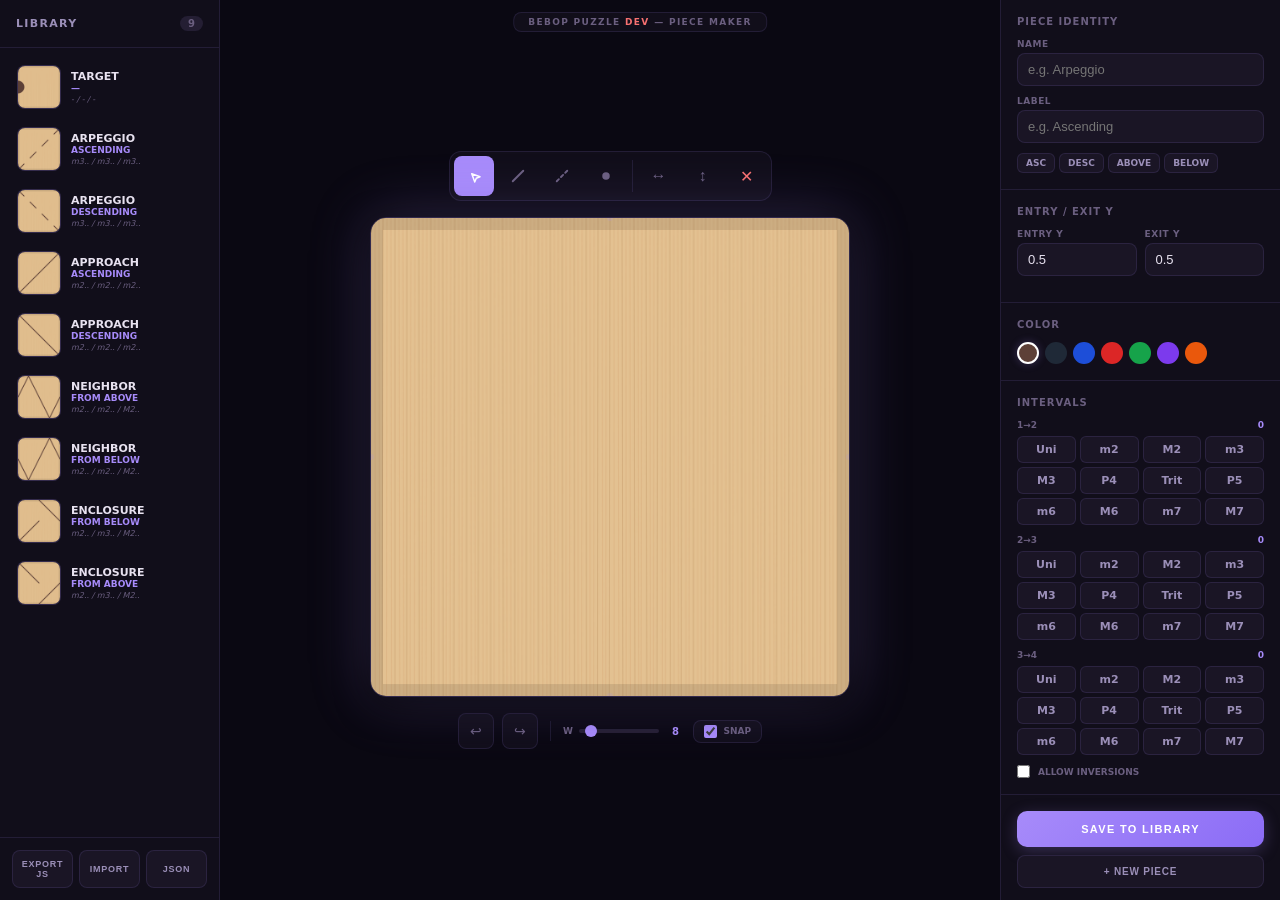
==== maker.html @ 2f87780b "Bebop Puzzle — jazz music theory learning game Single-file HTML game with 68 levels across 5 chapter" ====
<!DOCTYPE html>
<html lang="en">
<head>
    <meta charset="UTF-8">
    <meta name="viewport" content="width=device-width, initial-scale=1.0">
    <title>Bebop Puzzle — Maker (Dev)</title>
    <style>
        /* ============================================
           RESET & DARK THEME
           ============================================ */
        *, *::before, *::after { box-sizing: border-box; margin: 0; padding: 0; }
        :root {
            --bg-dark:    #0a0812;
            --bg-surface: #110e1a;
            --bg-card:    #1a1525;
            --bg-elevated:#241e33;
            --border:     rgba(167,139,250,0.12);
            --border-med: rgba(167,139,250,0.25);
            --text-primary:   #e8e2f0;
            --text-secondary: #9b8fb8;
            --text-dim:       #6b5f80;
            --accent:    #a78bfa;
            --accent-glow: rgba(167,139,250,0.25);
            --gold:      #f0a830;
            --gold-glow: rgba(240,168,48,0.3);
            --green:     #34d399;
            --red:       #f87171;
            --blue:      #5b8def;
        }
        html, body {
            height: 100%; overflow: hidden;
            background: var(--bg-dark);
            color: var(--text-primary);
            font-family: 'Inter', system-ui, -apple-system, sans-serif;
            user-select: none;
        }

        /* ============================================
           LAYOUT — 3-column grid
           ============================================ */
        .app {
            display: grid;
            grid-template-columns: 220px 1fr 280px;
            height: 100vh;
            gap: 0;
        }

        /* ============================================
           LEFT PANEL — Library
           ============================================ */
        .panel-left {
            background: var(--bg-surface);
            border-right: 1px solid var(--border);
            display: flex; flex-direction: column;
            overflow: hidden;
        }
        .panel-header {
            padding: 16px;
            border-bottom: 1px solid var(--border);
            display: flex; align-items: center; justify-content: space-between;
        }
        .panel-header h2 {
            font-size: 11px; font-weight: 800;
            text-transform: uppercase; letter-spacing: 0.12em;
            color: var(--text-secondary);
        }
        .panel-header .count {
            font-size: 10px; font-weight: 700;
            color: var(--text-dim);
            background: var(--bg-elevated);
            padding: 2px 8px; border-radius: 10px;
        }
        .library-list {
            flex: 1; overflow-y: auto; padding: 8px;
        }
        .library-list::-webkit-scrollbar { width: 4px; }
        .library-list::-webkit-scrollbar-track { background: transparent; }
        .library-list::-webkit-scrollbar-thumb { background: var(--bg-elevated); border-radius: 4px; }

        .lib-item {
            display: flex; align-items: center; gap: 10px;
            padding: 8px; border-radius: 10px;
            cursor: pointer; transition: all 0.15s;
            border: 1px solid transparent;
            position: relative;
        }
        .lib-item:hover { background: var(--bg-card); border-color: var(--border); }
        .lib-item.active { background: var(--bg-elevated); border-color: var(--border-med); }
        .lib-item .thumb {
            width: 44px; height: 44px; border-radius: 8px;
            background: var(--bg-elevated); overflow: hidden; flex-shrink: 0;
            border: 1px solid var(--border);
        }
        .lib-item .thumb img { width: 100%; height: 100%; object-fit: cover; }
        .lib-item .info { flex: 1; min-width: 0; }
        .lib-item .info .name {
            font-size: 11px; font-weight: 700;
            text-transform: uppercase; color: var(--text-primary);
            white-space: nowrap; overflow: hidden; text-overflow: ellipsis;
        }
        .lib-item .info .label {
            font-size: 9px; font-weight: 600;
            text-transform: uppercase; color: var(--accent);
            white-space: nowrap; overflow: hidden; text-overflow: ellipsis;
        }
        .lib-item .info .intervals {
            font-size: 8px; font-weight: 500; font-style: italic;
            color: var(--text-dim); margin-top: 2px;
        }
        .lib-item .del-btn {
            opacity: 0; transition: opacity 0.15s;
            background: none; border: none; color: var(--text-dim);
            cursor: pointer; padding: 4px; font-size: 14px;
        }
        .lib-item:hover .del-btn { opacity: 1; }
        .lib-item .del-btn:hover { color: var(--red); }

        .lib-actions {
            padding: 12px; border-top: 1px solid var(--border);
            display: flex; gap: 6px;
        }
        .btn-sm {
            flex: 1; padding: 8px; border: 1px solid var(--border);
            background: var(--bg-card); color: var(--text-secondary);
            font-size: 9px; font-weight: 700; text-transform: uppercase;
            letter-spacing: 0.08em; border-radius: 8px; cursor: pointer;
            transition: all 0.15s; text-align: center;
        }
        .btn-sm:hover { background: var(--bg-elevated); color: var(--text-primary); border-color: var(--border-med); }

        /* ============================================
           CENTER — Canvas
           ============================================ */
        .panel-center {
            display: flex; flex-direction: column;
            align-items: center; justify-content: center;
            padding: 24px; gap: 16px;
            background: var(--bg-dark);
            position: relative;
        }
        .toolbar {
            display: flex; gap: 4px; background: var(--bg-surface);
            padding: 4px; border-radius: 12px; border: 1px solid var(--border);
        }
        .tool-btn {
            width: 40px; height: 40px; border: none;
            background: transparent; color: var(--text-dim);
            border-radius: 8px; cursor: pointer;
            display: flex; align-items: center; justify-content: center;
            transition: all 0.15s; font-size: 16px;
        }
        .tool-btn:hover { background: var(--bg-card); color: var(--text-secondary); }
        .tool-btn.active { background: var(--accent); color: #fff; }
        .tool-btn svg { width: 18px; height: 18px; }

        .canvas-wrap {
            position: relative; width: 100%; max-width: 480px;
            aspect-ratio: 1;
            border-radius: 16px; overflow: hidden;
            box-shadow: 0 8px 32px rgba(0,0,0,0.5), 0 0 60px var(--accent-glow);
            border: 1px solid var(--border-med);
        }
        .canvas-wrap canvas {
            display: block; width: 100%; height: 100%;
            cursor: crosshair;
        }
        #snap-points-layer, #handles-layer, #marquee-el {
            position: absolute; inset: 0; pointer-events: none;
        }
        #handles-layer { pointer-events: auto; }
        .snap-marker {
            width: 6px; height: 6px;
            background: rgba(167,139,250,0.15);
            border-radius: 50%; position: absolute;
            transform: translate(-50%, -50%);
        }
        .handle {
            width: 14px; height: 14px;
            background: var(--accent); border: 2px solid #fff;
            border-radius: 50%; position: absolute;
            transform: translate(-50%, -50%);
            cursor: move; z-index: 50;
            box-shadow: 0 2px 8px rgba(0,0,0,0.4);
            pointer-events: auto;
        }
        .handle.active { box-shadow: 0 0 0 4px var(--accent-glow); }
        #marquee-el {
            display: none; border: 1px dashed var(--accent);
            background: rgba(167,139,250,0.08);
            pointer-events: none; z-index: 40;
        }

        .canvas-controls {
            display: flex; gap: 8px; align-items: center;
        }
        .canvas-controls .btn-icon {
            width: 36px; height: 36px; border-radius: 8px;
            border: 1px solid var(--border); background: var(--bg-surface);
            color: var(--text-dim); cursor: pointer;
            display: flex; align-items: center; justify-content: center;
            transition: all 0.15s; font-size: 14px;
        }
        .canvas-controls .btn-icon:hover { color: var(--text-primary); border-color: var(--border-med); }
        .slider-group { display: flex; align-items: center; gap: 6px; }
        .slider-group label {
            font-size: 9px; font-weight: 700; text-transform: uppercase;
            color: var(--text-dim); letter-spacing: 0.06em;
        }
        .slider-group input[type=range] {
            width: 80px; height: 4px; appearance: none;
            background: var(--bg-elevated); border-radius: 2px;
            outline: none;
        }
        .slider-group input[type=range]::-webkit-slider-thumb {
            appearance: none; width: 12px; height: 12px;
            background: var(--accent); border-radius: 50%; cursor: pointer;
        }
        .slider-group .val {
            font-size: 10px; font-weight: 700; color: var(--accent);
            min-width: 20px; text-align: center;
        }
        .snap-toggle {
            display: flex; align-items: center; gap: 6px;
            padding: 4px 10px; border-radius: 8px;
            background: var(--bg-surface); border: 1px solid var(--border);
        }
        .snap-toggle label {
            font-size: 9px; font-weight: 700; text-transform: uppercase;
            color: var(--text-dim); cursor: pointer;
        }
        .snap-toggle input { accent-color: var(--accent); cursor: pointer; }

        /* ============================================
           RIGHT PANEL — Piece Properties
           ============================================ */
        .panel-right {
            background: var(--bg-surface);
            border-left: 1px solid var(--border);
            display: flex; flex-direction: column;
            overflow-y: auto;
        }
        .panel-right::-webkit-scrollbar { width: 4px; }
        .panel-right::-webkit-scrollbar-track { background: transparent; }
        .panel-right::-webkit-scrollbar-thumb { background: var(--bg-elevated); border-radius: 4px; }

        .prop-section {
            padding: 16px;
            border-bottom: 1px solid var(--border);
        }
        .prop-section h3 {
            font-size: 10px; font-weight: 800;
            text-transform: uppercase; letter-spacing: 0.1em;
            color: var(--text-dim); margin-bottom: 12px;
        }
        .prop-row {
            display: flex; flex-direction: column; gap: 4px;
            margin-bottom: 10px;
        }
        .prop-row:last-child { margin-bottom: 0; }
        .prop-row label {
            font-size: 9px; font-weight: 700;
            text-transform: uppercase; color: var(--text-dim);
            letter-spacing: 0.06em;
        }
        .prop-row input[type=text], .prop-row input[type=number] {
            background: var(--bg-card); border: 1px solid var(--border);
            color: var(--text-primary); padding: 8px 10px;
            border-radius: 8px; font-size: 13px; font-weight: 500;
            outline: none; transition: border-color 0.15s;
        }
        .prop-row input:focus { border-color: var(--accent); }

        .label-pills {
            display: flex; gap: 4px; flex-wrap: wrap;
        }
        .label-pill {
            padding: 4px 8px; border-radius: 6px;
            font-size: 9px; font-weight: 700; text-transform: uppercase;
            border: 1px solid var(--border); background: var(--bg-card);
            color: var(--text-secondary); cursor: pointer;
            transition: all 0.15s;
        }
        .label-pill:hover { border-color: var(--accent); color: var(--accent); }

        .entry-exit-row {
            display: grid; grid-template-columns: 1fr 1fr; gap: 8px;
        }

        .interval-section { }
        .interval-step { margin-bottom: 10px; }
        .interval-step .step-label {
            font-size: 9px; font-weight: 700; color: var(--text-dim);
            text-transform: uppercase; margin-bottom: 6px;
            display: flex; justify-content: space-between;
        }
        .interval-step .step-label .count { color: var(--accent); }
        .int-grid {
            display: grid; grid-template-columns: repeat(4, 1fr); gap: 4px;
        }
        .int-box {
            padding: 6px 2px; text-align: center;
            font-size: 11px; font-weight: 700;
            border: 1px solid var(--border); border-radius: 6px;
            background: var(--bg-card); color: var(--text-secondary);
            cursor: pointer; transition: all 0.15s;
        }
        .int-box:hover { border-color: var(--border-med); color: var(--text-primary); }
        .int-box.selected {
            background: var(--accent); border-color: var(--accent);
            color: #fff;
        }

        .inv-toggle {
            display: flex; align-items: center; gap: 8px;
            margin-top: 8px;
        }
        .inv-toggle label {
            font-size: 9px; font-weight: 700; text-transform: uppercase;
            color: var(--text-dim); cursor: pointer;
        }
        .inv-toggle input { accent-color: var(--accent); cursor: pointer; }

        /* Color picker */
        .color-row { display: flex; gap: 6px; flex-wrap: wrap; margin-top: 4px; }
        .color-dot {
            width: 22px; height: 22px; border-radius: 50%;
            border: 2px solid transparent; cursor: pointer;
            transition: all 0.15s;
        }
        .color-dot:hover { transform: scale(1.15); }
        .color-dot.selected { border-color: #fff; box-shadow: 0 0 8px var(--accent-glow); }

        /* Save button */
        .save-section {
            padding: 16px;
        }
        .btn-save {
            width: 100%; padding: 12px;
            background: linear-gradient(135deg, var(--accent) 0%, #8b6cf6 100%);
            color: #fff; font-size: 11px; font-weight: 800;
            text-transform: uppercase; letter-spacing: 0.12em;
            border: none; border-radius: 10px; cursor: pointer;
            transition: all 0.2s;
            box-shadow: 0 4px 16px var(--accent-glow);
        }
        .btn-save:hover { transform: translateY(-1px); box-shadow: 0 6px 24px var(--accent-glow); }
        .btn-save:active { transform: scale(0.98); }

        .btn-new {
            width: 100%; padding: 10px; margin-top: 8px;
            background: var(--bg-card); color: var(--text-secondary);
            font-size: 10px; font-weight: 700; text-transform: uppercase;
            letter-spacing: 0.08em;
            border: 1px solid var(--border); border-radius: 8px;
            cursor: pointer; transition: all 0.15s;
        }
        .btn-new:hover { background: var(--bg-elevated); color: var(--text-primary); }

        /* Toast */
        .toast {
            position: fixed; bottom: 20px; left: 50%;
            transform: translateX(-50%); background: var(--bg-elevated);
            color: var(--text-primary); padding: 10px 20px;
            border-radius: 10px; font-size: 12px; font-weight: 600;
            border: 1px solid var(--border-med);
            box-shadow: 0 8px 24px rgba(0,0,0,0.4);
            z-index: 9999; opacity: 0; transition: opacity 0.3s;
            pointer-events: none;
        }
        .toast.show { opacity: 1; }

        /* Modal */
        .modal-overlay {
            position: fixed; inset: 0; background: rgba(0,0,0,0.6);
            display: flex; align-items: center; justify-content: center;
            z-index: 1000;
        }
        .modal-box {
            background: var(--bg-card); border: 1px solid var(--border-med);
            border-radius: 16px; padding: 24px; width: 340px;
            box-shadow: 0 16px 48px rgba(0,0,0,0.5);
        }
        .modal-box h3 {
            font-size: 14px; font-weight: 800; text-transform: uppercase;
            color: var(--text-primary); margin-bottom: 8px;
        }
        .modal-box p {
            font-size: 12px; color: var(--text-secondary); margin-bottom: 16px;
        }
        .modal-box .btn-modal {
            width: 100%; padding: 10px; margin-bottom: 6px;
            border: 1px solid var(--border); border-radius: 8px;
            font-size: 11px; font-weight: 700; text-transform: uppercase;
            cursor: pointer; transition: all 0.15s; text-align: center;
        }
        .modal-box .btn-primary { background: var(--accent); color: #fff; border-color: var(--accent); }
        .modal-box .btn-primary:hover { opacity: 0.9; }
        .modal-box .btn-secondary { background: var(--bg-elevated); color: var(--text-secondary); }
        .modal-box .btn-secondary:hover { color: var(--text-primary); }
        .modal-box .btn-cancel { background: transparent; color: var(--text-dim); border: none; }
        .modal-box .btn-cancel:hover { color: var(--text-primary); }

        /* Dev badge */
        .dev-badge {
            position: fixed; top: 12px; left: 50%;
            transform: translateX(-50%);
            background: var(--bg-surface); border: 1px solid var(--border);
            padding: 4px 14px; border-radius: 8px;
            font-size: 9px; font-weight: 700; text-transform: uppercase;
            letter-spacing: 0.15em; color: var(--text-dim);
            z-index: 100;
        }
        .dev-badge span { color: var(--red); }
    </style>
</head>
<body>

<div class="dev-badge">Bebop Puzzle <span>DEV</span> — Piece Maker</div>

<div class="app">
    <!-- LEFT: Library -->
    <div class="panel-left">
        <div class="panel-header">
            <h2>Library</h2>
            <span class="count" id="lib-count">0</span>
        </div>
        <div class="library-list" id="library-list"></div>
        <div class="lib-actions">
            <button class="btn-sm" onclick="exportLibraryJS()">Export JS</button>
            <button class="btn-sm" onclick="importLibraryJSON()">Import</button>
            <button class="btn-sm" onclick="exportLibraryJSON()">JSON</button>
        </div>
    </div>

    <!-- CENTER: Canvas -->
    <div class="panel-center">
        <div class="toolbar">
            <button class="tool-btn active" id="tool-select" onclick="setTool('select')" title="Select (1)">
                <svg fill="none" stroke="currentColor" viewBox="0 0 24 24"><path stroke-linecap="round" stroke-linejoin="round" stroke-width="2" d="M15 15l-2 5L9 9l11 4-5 2z"/></svg>
            </button>
            <button class="tool-btn" id="tool-line" onclick="setTool('line')" title="Line (2)">
                <svg fill="none" stroke="currentColor" viewBox="0 0 24 24"><path stroke-linecap="round" stroke-width="2.5" d="M5 19L19 5"/></svg>
            </button>
            <button class="tool-btn" id="tool-dotted" onclick="setTool('dotted')" title="Dashed (3)">
                <svg fill="none" stroke="currentColor" viewBox="0 0 24 24"><path stroke-linecap="round" stroke-width="2.5" stroke-dasharray="4 4" d="M5 19L19 5"/></svg>
            </button>
            <button class="tool-btn" id="tool-dot" onclick="setTool('dot')" title="Dot (4)">
                <svg viewBox="0 0 24 24"><circle cx="12" cy="12" r="5" fill="currentColor"/></svg>
            </button>
            <div style="width:1px;background:var(--border);margin:4px 2px;"></div>
            <button class="tool-btn" onclick="flipAction('h')" title="Flip H">↔</button>
            <button class="tool-btn" onclick="flipAction('v')" title="Flip V">↕</button>
            <button class="tool-btn" onclick="deleteSelected()" title="Delete" style="color:var(--red)">✕</button>
        </div>

        <div class="canvas-wrap" id="canvas-container">
            <canvas id="woodCanvas"></canvas>
            <div id="snap-points-layer"></div>
            <div id="handles-layer"></div>
            <div id="marquee-el"></div>
        </div>

        <div class="canvas-controls">
            <button class="btn-icon" onclick="undo()" title="Undo">↩</button>
            <button class="btn-icon" onclick="redo()" title="Redo">↪</button>
            <div style="width:1px;height:20px;background:var(--border);margin:0 4px;"></div>
            <div class="slider-group" id="width-control">
                <label>W</label>
                <input type="range" id="pathWidth" min="2" max="80" value="8" oninput="updateProp('width',this.value)">
                <span class="val" id="widthVal">8</span>
            </div>
            <div class="slider-group" id="seg-control" style="display:none;">
                <label>D</label>
                <input type="range" id="segments" min="1" max="15" value="4" oninput="updateProp('segments',this.value)">
                <span class="val" id="segVal">4</span>
            </div>
            <div class="snap-toggle">
                <input type="checkbox" id="snapToggle" checked>
                <label for="snapToggle">Snap</label>
            </div>
        </div>
    </div>

    <!-- RIGHT: Properties -->
    <div class="panel-right">
        <div class="prop-section">
            <h3>Piece Identity</h3>
            <div class="prop-row">
                <label>Name</label>
                <input type="text" id="piece-name" placeholder="e.g. Arpeggio">
            </div>
            <div class="prop-row">
                <label>Label</label>
                <input type="text" id="piece-label" placeholder="e.g. Ascending">
            </div>
            <div class="label-pills">
                <span class="label-pill" onclick="setLabel('Ascending')">Asc</span>
                <span class="label-pill" onclick="setLabel('Descending')">Desc</span>
                <span class="label-pill" onclick="setLabel('From Above')">Above</span>
                <span class="label-pill" onclick="setLabel('From Below')">Below</span>
            </div>
        </div>

        <div class="prop-section">
            <h3>Entry / Exit Y</h3>
            <div class="entry-exit-row">
                <div class="prop-row">
                    <label>Entry Y</label>
                    <input type="number" id="piece-entryY" step="0.1" min="0" max="1" value="0.5">
                </div>
                <div class="prop-row">
                    <label>Exit Y</label>
                    <input type="number" id="piece-exitY" step="0.1" min="0" max="1" value="0.5">
                </div>
            </div>
        </div>

        <div class="prop-section">
            <h3>Color</h3>
            <div class="color-row" id="color-picker"></div>
        </div>

        <div class="prop-section interval-section">
            <h3>Intervals</h3>
            <div class="interval-step">
                <div class="step-label">1→2 <span class="count" id="count-int1">0</span></div>
                <div class="int-grid" id="grid-int1"></div>
            </div>
            <div class="interval-step">
                <div class="step-label">2→3 <span class="count" id="count-int2">0</span></div>
                <div class="int-grid" id="grid-int2"></div>
            </div>
            <div class="interval-step">
                <div class="step-label">3→4 <span class="count" id="count-int3">0</span></div>
                <div class="int-grid" id="grid-int3"></div>
            </div>
            <div class="inv-toggle">
                <input type="checkbox" id="allow-inversions">
                <label for="allow-inversions">Allow Inversions</label>
            </div>
        </div>

        <div class="save-section">
            <button class="btn-save" onclick="saveToLibrary()">Save to Library</button>
            <button class="btn-new" onclick="newCanvas()">+ New Piece</button>
        </div>
    </div>
</div>

<div class="toast" id="toast"></div>

<script src="library-data.js"></script>
<script>
// ============================================================
// STATE
// ============================================================
const S = {
    elements: [],
    library: [],
    history: [],
    redoStack: [],
    selectedIndices: [],
    clipboard: [],
    tool: 'select',
    canvasSize: 600,
    isDrawing: false,
    isMarquee: false,
    marqueeStart: { x: 0, y: 0 },
    snapLines: { x: null, y: null },
    intervals: { int1: new Set(), int2: new Set(), int3: new Set() },
    color: '#5d4037',
    activeLibIndex: -1,
};

const INTERVALS = ["Uni","m2","M2","m3","M3","P4","Trit","P5","m6","M6","m7","M7"];
const COLORS = [
    { n:'Brown', v:'#5d4037' }, { n:'Black', v:'#1f2937' },
    { n:'Blue', v:'#1d4ed8' },  { n:'Red', v:'#dc2626' },
    { n:'Green', v:'#16a34a' }, { n:'Purple', v:'#7c3aed' },
    { n:'Orange', v:'#ea580c' },
];
const TOOL_DEFAULTS = { line:{width:8}, dotted:{width:8,segments:4}, dot:{width:30} };

let canvas, ctx, container, handlesLayer, snapLayer, marqueeEl;
let woodGrain = null;

// ============================================================
// INIT
// ============================================================
function init() {
    canvas = document.getElementById('woodCanvas');
    ctx = canvas.getContext('2d');
    container = document.getElementById('canvas-container');
    handlesLayer = document.getElementById('handles-layer');
    snapLayer = document.getElementById('snap-points-layer');
    marqueeEl = document.getElementById('marquee-el');

    // Interval grids
    ['int1','int2','int3'].forEach(id => {
        const grid = document.getElementById(`grid-${id}`);
        INTERVALS.forEach(name => {
            const box = document.createElement('div');
            box.className = 'int-box';
            box.textContent = name;
            box.onclick = () => toggleInterval(id, name, box);
            grid.appendChild(box);
        });
    });

    // Color picker
    const cp = document.getElementById('color-picker');
    COLORS.forEach(c => {
        const d = document.createElement('div');
        d.className = 'color-dot' + (c.v === S.color ? ' selected' : '');
        d.style.backgroundColor = c.v;
        d.title = c.n;
        d.onclick = () => selectColor(c.v, d);
        cp.appendChild(d);
    });

    // Load library from library-data.js
    if (typeof DEFAULT_LIBRARY_DATA !== 'undefined' && DEFAULT_LIBRARY_DATA.library) {
        S.library = JSON.parse(JSON.stringify(DEFAULT_LIBRARY_DATA.library));
    }

    createSnapMarkers();
    resize();
    window.addEventListener('resize', resize);
    canvas.addEventListener('pointerdown', onPointerDown);
    window.addEventListener('pointermove', onPointerMove);
    window.addEventListener('pointerup', onPointerUp);
    window.addEventListener('keydown', onKeyDown);
    renderLibrary();
    draw();
}

// ============================================================
// RESIZE
// ============================================================
function resize() {
    const rect = container.getBoundingClientRect();
    S.canvasSize = rect.width;
    canvas.width = S.canvasSize;
    canvas.height = S.canvasSize;
    woodGrain = null;
    draw();
}

function createSnapMarkers() {
    snapLayer.innerHTML = '';
    [{x:0,y:0},{x:.5,y:0},{x:1,y:0},{x:0,y:.5},{x:1,y:.5},{x:0,y:1},{x:.5,y:1},{x:1,y:1}].forEach(p => {
        const d = document.createElement('div');
        d.className = 'snap-marker';
        d.style.left = `${p.x*100}%`; d.style.top = `${p.y*100}%`;
        snapLayer.appendChild(d);
    });
}

// ============================================================
// TOOLS
// ============================================================
function setTool(t) {
    S.tool = t;
    S.selectedIndices = [];
    document.querySelectorAll('.toolbar .tool-btn').forEach(b => b.classList.remove('active'));
    const el = document.getElementById(`tool-${t}`);
    if (el) el.classList.add('active');
    updateUI(); draw();
}

// ============================================================
// POINTER EVENTS
// ============================================================
function onPointerDown(e) {
    if (e.target !== canvas) return;
    const rect = canvas.getBoundingClientRect();
    const mx = (e.clientX - rect.left) / S.canvasSize;
    const my = (e.clientY - rect.top) / S.canvasSize;

    if (S.tool === 'select') {
        const found = findAt(mx, my);
        if (found !== -1) {
            if (!e.shiftKey) S.selectedIndices = [found];
            else {
                const idx = S.selectedIndices.indexOf(found);
                if (idx === -1) S.selectedIndices.push(found);
                else S.selectedIndices.splice(idx, 1);
            }
        } else {
            S.isMarquee = true;
            S.marqueeStart = { x: e.clientX, y: e.clientY };
            marqueeEl.style.display = 'block';
            marqueeEl.style.left = `${e.clientX-rect.left}px`;
            marqueeEl.style.top = `${e.clientY-rect.top}px`;
            marqueeEl.style.width = '0px'; marqueeEl.style.height = '0px';
            if (!e.shiftKey) S.selectedIndices = [];
        }
        updateUI(); draw(); return;
    }

    saveState();
    S.isDrawing = true;
    const sp = snap({x:mx, y:my});
    const cfg = TOOL_DEFAULTS[S.tool==='line'?'line':S.tool==='dotted'?'dotted':'dot'];
    S.elements.push({
        type: S.tool, p1:{...sp}, p2:{...sp},
        width: cfg.width, segments: cfg.segments||4, color: S.color
    });
    S.selectedIndices = [S.elements.length-1];
    updateUI(); draw();
}

function onPointerMove(e) {
    const rect = canvas.getBoundingClientRect();
    if (S.isDrawing) {
        let x = Math.max(0, Math.min(1, (e.clientX-rect.left)/S.canvasSize));
        let y = Math.max(0, Math.min(1, (e.clientY-rect.top)/S.canvasSize));
        const el = S.elements[S.selectedIndices[0]];
        const s = snap({x,y}, S.selectedIndices[0]);
        if (el.type==='dot') el.p1 = s; else el.p2 = s;
        draw();
    } else if (S.isMarquee) {
        const cx = e.clientX, cy = e.clientY;
        const l = Math.min(S.marqueeStart.x, cx), t = Math.min(S.marqueeStart.y, cy);
        const w = Math.abs(S.marqueeStart.x - cx), h = Math.abs(S.marqueeStart.y - cy);
        marqueeEl.style.left = `${l-rect.left}px`; marqueeEl.style.top = `${t-rect.top}px`;
        marqueeEl.style.width = `${w}px`; marqueeEl.style.height = `${h}px`;
    }
}

function onPointerUp(e) {
    if (S.isDrawing) {
        S.isDrawing = false;
        S.snapLines = {x:null, y:null};
        updateUI(); draw();
    } else if (S.isMarquee) {
        const x1 = parseInt(marqueeEl.style.left)/S.canvasSize;
        const y1 = parseInt(marqueeEl.style.top)/S.canvasSize;
        const x2 = x1 + parseInt(marqueeEl.style.width)/S.canvasSize;
        const y2 = y1 + parseInt(marqueeEl.style.height)/S.canvasSize;
        S.elements.forEach((el,i) => {
            const check = p => p.x>=x1&&p.x<=x2&&p.y>=y1&&p.y<=y2;
            if (el.type==='dot'?check(el.p1):(check(el.p1)||check(el.p2))) {
                if (!S.selectedIndices.includes(i)) S.selectedIndices.push(i);
            }
        });
        marqueeEl.style.display = 'none';
        S.isMarquee = false;
        updateUI(); draw();
    }
}

function findAt(x, y) {
    for (let i = S.elements.length-1; i >= 0; i--) {
        const el = S.elements[i];
        const th = el.type==='dot' ? Math.max(0.06, (el.width/S.canvasSize)*0.5+0.01) : 0.04;
        if (el.type==='dot') {
            if (Math.hypot(x-el.p1.x, y-el.p1.y) < th) return i;
        } else {
            if (Math.hypot(x-el.p1.x,y-el.p1.y)<0.05||Math.hypot(x-el.p2.x,y-el.p2.y)<0.05) return i;
            const l2=(el.p1.x-el.p2.x)**2+(el.p1.y-el.p2.y)**2;
            if (l2===0) { if(Math.hypot(x-el.p1.x,y-el.p1.y)<0.03) return i; continue; }
            let t=((x-el.p1.x)*(el.p2.x-el.p1.x)+(y-el.p1.y)*(el.p2.y-el.p1.y))/l2;
            t=Math.max(0,Math.min(1,t));
            if (Math.hypot(x-(el.p1.x+t*(el.p2.x-el.p1.x)),y-(el.p1.y+t*(el.p2.y-el.p1.y)))<0.03) return i;
        }
    }
    return -1;
}

function snap(pt, excludeIdx=-1) {
    S.snapLines = {x:null, y:null};
    if (!document.getElementById('snapToggle').checked) return pt;
    const targets = [0, 0.25, 0.5, 0.75, 1.0];
    let bx=pt.x, by=pt.y, mdx=0.03, mdy=0.03;
    targets.forEach(v => {
        if (Math.abs(pt.x-v)<mdx) { mdx=Math.abs(pt.x-v); bx=v; S.snapLines.x=v; }
        if (Math.abs(pt.y-v)<mdy) { mdy=Math.abs(pt.y-v); by=v; S.snapLines.y=v; }
    });
    S.elements.forEach((el,i) => {
        if (i===excludeIdx) return;
        const pts = el.type==='dot'?[el.p1]:[el.p1,el.p2];
        pts.forEach(p => {
            if (Math.hypot(pt.x-p.x,pt.y-p.y)<0.035) {
                bx=p.x; by=p.y; S.snapLines.x=p.x; S.snapLines.y=p.y;
            }
        });
    });
    return {x:bx, y:by};
}

// ============================================================
// KEYBOARD
// ============================================================
function onKeyDown(e) {
    const isInput = ['INPUT','SELECT','TEXTAREA'].includes(document.activeElement.tagName);
    if ((e.ctrlKey||e.metaKey)&&e.key==='z'&&!e.shiftKey) { e.preventDefault(); undo(); return; }
    if ((e.ctrlKey||e.metaKey)&&(e.key==='Z'||e.key==='y')) { e.preventDefault(); redo(); return; }
    if (isInput) return;
    if (e.key==='Delete'||e.key==='Backspace') { deleteSelected(); return; }
    if ((e.ctrlKey||e.metaKey)&&e.key==='a') { e.preventDefault(); S.selectedIndices=S.elements.map((_,i)=>i); updateUI(); draw(); return; }
    if ((e.ctrlKey||e.metaKey)&&e.key==='s') { e.preventDefault(); saveToLibrary(); return; }
    if (e.key==='1') setTool('select');
    if (e.key==='2') setTool('line');
    if (e.key==='3') setTool('dotted');
    if (e.key==='4') setTool('dot');
    const nudge = e.shiftKey ? 0.05 : 0.01;
    if (['ArrowLeft','ArrowRight','ArrowUp','ArrowDown'].includes(e.key) && S.selectedIndices.length) {
        e.preventDefault(); saveState();
        const dx = e.key==='ArrowLeft'?-nudge:e.key==='ArrowRight'?nudge:0;
        const dy = e.key==='ArrowUp'?-nudge:e.key==='ArrowDown'?nudge:0;
        S.selectedIndices.forEach(i => {
            const el = S.elements[i];
            el.p1.x=Math.max(0,Math.min(1,el.p1.x+dx)); el.p1.y=Math.max(0,Math.min(1,el.p1.y+dy));
            if (el.p2) { el.p2.x=Math.max(0,Math.min(1,el.p2.x+dx)); el.p2.y=Math.max(0,Math.min(1,el.p2.y+dy)); }
        });
        updateUI(); draw();
    }
}

// ============================================================
// UNDO / REDO
// ============================================================
function saveState() {
    S.history.push(JSON.stringify(S.elements));
    if (S.history.length > 50) S.history.shift();
    S.redoStack = [];
}
function undo() {
    if (!S.history.length) return;
    S.redoStack.push(JSON.stringify(S.elements));
    S.elements = JSON.parse(S.history.pop());
    S.selectedIndices = []; updateUI(); draw();
}
function redo() {
    if (!S.redoStack.length) return;
    S.history.push(JSON.stringify(S.elements));
    S.elements = JSON.parse(S.redoStack.pop());
    S.selectedIndices = []; updateUI(); draw();
}

// ============================================================
// ELEMENT OPS
// ============================================================
function deleteSelected() {
    if (!S.selectedIndices.length) return;
    saveState();
    S.selectedIndices.sort((a,b)=>b-a).forEach(i=>S.elements.splice(i,1));
    S.selectedIndices = []; updateUI(); draw();
}

function flipAction(axis) {
    if (!S.elements.length) return;
    saveState();
    const targets = S.selectedIndices.length ? S.selectedIndices : S.elements.map((_,i)=>i);
    targets.forEach(i => {
        const el = S.elements[i];
        if (axis==='h') { el.p1.x=1-el.p1.x; if(el.type!=='dot') el.p2.x=1-el.p2.x; }
        else { el.p1.y=1-el.p1.y; if(el.type!=='dot') el.p2.y=1-el.p2.y; }
    });
    draw();
}

function updateProp(prop, val) {
    const v = parseInt(val);
    if (S.selectedIndices.length) S.selectedIndices.forEach(i => S.elements[i][prop]=v);
    else { const t=S.tool==='line'?'line':S.tool==='dotted'?'dotted':'dot'; TOOL_DEFAULTS[t][prop]=v; }
    if (prop==='segments') document.getElementById('segVal').textContent=v;
    if (prop==='width') document.getElementById('widthVal').textContent=v;
    draw();
}

function selectColor(v, el) {
    S.color = v;
    document.querySelectorAll('.color-dot').forEach(d=>d.classList.remove('selected'));
    el.classList.add('selected');
    if (S.selectedIndices.length) {
        saveState();
        S.selectedIndices.forEach(i=>S.elements[i].color=v);
        draw();
    }
}

function setLabel(l) { document.getElementById('piece-label').value = l; }

// ============================================================
// INTERVALS
// ============================================================
function toggleInterval(stepId, name, el) {
    if (S.intervals[stepId].has(name)) { S.intervals[stepId].delete(name); el.classList.remove('selected'); }
    else { S.intervals[stepId].add(name); el.classList.add('selected'); }
    updateIntervalCounts();
}
function updateIntervalCounts() {
    ['int1','int2','int3'].forEach(id => {
        document.getElementById(`count-${id}`).textContent = S.intervals[id].size;
    });
}
function clearIntervals() {
    ['int1','int2','int3'].forEach(id => {
        S.intervals[id].clear();
        document.querySelectorAll(`#grid-${id} .int-box`).forEach(b=>b.classList.remove('selected'));
    });
    updateIntervalCounts();
}

// ============================================================
// UI UPDATE
// ============================================================
function updateUI() {
    handlesLayer.innerHTML = '';
    const segCtrl = document.getElementById('seg-control');

    if (S.selectedIndices.length > 0) {
        const el = S.elements[S.selectedIndices[0]];
        document.getElementById('pathWidth').value = el.width;
        document.getElementById('widthVal').textContent = el.width;
        segCtrl.style.display = el.type==='dotted' ? 'flex' : 'none';
        if (el.type==='dotted') {
            document.getElementById('segments').value = el.segments;
            document.getElementById('segVal').textContent = el.segments;
        }
        if (S.selectedIndices.length===1 && S.tool==='select') {
            createHandle(el.p1, 'p1');
            if (el.type!=='dot') createHandle(el.p2, 'p2');
        }
    } else {
        segCtrl.style.display = 'none';
    }
}

function createHandle(pt, key) {
    const h = document.createElement('div');
    h.className = 'handle';
    h.style.left = `${pt.x*100}%`; h.style.top = `${pt.y*100}%`;
    h.onpointerdown = (e) => {
        e.stopPropagation(); saveState();
        h.setPointerCapture(e.pointerId); h.classList.add('active');
        const onMove = (em) => {
            const rect = container.getBoundingClientRect();
            let x = Math.max(0,Math.min(1,(em.clientX-rect.left)/S.canvasSize));
            let y = Math.max(0,Math.min(1,(em.clientY-rect.top)/S.canvasSize));
            const s = snap({x,y}, S.selectedIndices[0]);
            pt.x=s.x; pt.y=s.y;
            h.style.left=`${pt.x*100}%`; h.style.top=`${pt.y*100}%`;
            draw();
        };
        const onUp = () => {
            h.classList.remove('active'); S.snapLines={x:null,y:null};
            window.removeEventListener('pointermove',onMove);
            window.removeEventListener('pointerup',onUp);
            updateUI(); draw();
        };
        window.addEventListener('pointermove',onMove);
        window.addEventListener('pointerup',onUp);
    };
    handlesLayer.appendChild(h);
}

// ============================================================
// DRAWING
// ============================================================
function createWoodGrain() {
    const pc = document.createElement('canvas');
    pc.width = canvas.width; pc.height = canvas.height;
    const p = pc.getContext('2d');
    p.fillStyle = '#e3c191'; p.fillRect(0,0,pc.width,pc.height);
    p.globalAlpha = 0.35;
    for (let i=0;i<pc.width;i+=4) {
        p.beginPath(); p.lineWidth=1;
        p.strokeStyle = i%12===0?'#b98d5c':'#d4a373';
        p.moveTo(i,0); p.lineTo(i+(Math.random()*2-1),pc.height); p.stroke();
    }
    return pc;
}

function draw() {
    if (!ctx) return;
    if (!woodGrain) woodGrain = createWoodGrain();
    ctx.drawImage(woodGrain, 0, 0);

    // Snap lines
    if (S.snapLines.x!==null||S.snapLines.y!==null) {
        ctx.save(); ctx.setLineDash([5,5]); ctx.strokeStyle='rgba(167,139,250,0.5)'; ctx.lineWidth=1;
        if (S.snapLines.x!==null) { ctx.beginPath(); ctx.moveTo(S.snapLines.x*canvas.width,0); ctx.lineTo(S.snapLines.x*canvas.width,canvas.height); ctx.stroke(); }
        if (S.snapLines.y!==null) { ctx.beginPath(); ctx.moveTo(0,S.snapLines.y*canvas.height); ctx.lineTo(canvas.width,S.snapLines.y*canvas.height); ctx.stroke(); }
        ctx.restore();
    }

    // Border
    ctx.strokeStyle='rgba(0,0,0,0.1)'; ctx.lineWidth=12;
    ctx.strokeRect(6,6,canvas.width-12,canvas.height-12);

    // Elements
    S.elements.forEach((el,idx) => {
        ctx.save(); ctx.lineCap='round'; ctx.lineJoin='round';
        const c = el.color||'#5d4037';
        ctx.strokeStyle=c; ctx.fillStyle=c; ctx.lineWidth=el.width;
        if (S.selectedIndices.includes(idx)) { ctx.shadowBlur=12; ctx.shadowColor='rgba(167,139,250,0.8)'; }
        const x1=el.p1.x*canvas.width, y1=el.p1.y*canvas.height;
        const x2=el.p2?.x*canvas.width, y2=el.p2?.y*canvas.height;
        if (el.type==='line') { ctx.beginPath(); ctx.moveTo(x1,y1); ctx.lineTo(x2,y2); ctx.stroke(); }
        else if (el.type==='dotted') {
            const len=Math.hypot(x2-x1,y2-y1);
            if(len>0){const u=len/(2*el.segments-1);ctx.setLineDash([u,u]);ctx.beginPath();ctx.moveTo(x1,y1);ctx.lineTo(x2,y2);ctx.stroke();ctx.setLineDash([]);}
        } else if (el.type==='dot') { ctx.beginPath(); ctx.arc(x1,y1,el.width/2,0,Math.PI*2); ctx.fill(); }
        ctx.restore();
    });
}

// ============================================================
// LIBRARY
// ============================================================
function renderLibrary() {
    const list = document.getElementById('library-list');
    list.innerHTML = '';
    document.getElementById('lib-count').textContent = S.library.length;

    if (S.library.length === 0) {
        list.innerHTML = '<div style="text-align:center;padding:40px 12px;color:var(--text-dim);font-size:11px;font-style:italic;">Library empty</div>';
        return;
    }

    S.library.forEach((piece, i) => {
        const div = document.createElement('div');
        div.className = 'lib-item' + (i===S.activeLibIndex?' active':'');
        div.onclick = () => loadPiece(i);

        const i1 = piece.intervals.int1.length ? piece.intervals.int1[0]+(piece.intervals.int1.length>1?'..':'') : '-';
        const i2 = piece.intervals.int2.length ? piece.intervals.int2[0]+(piece.intervals.int2.length>1?'..':'') : '-';
        const i3 = piece.intervals.int3.length ? piece.intervals.int3[0]+(piece.intervals.int3.length>1?'..':'') : '-';

        div.innerHTML = `
            <div class="thumb"><img src="${piece.thumbnail}" alt="${piece.name}"></div>
            <div class="info">
                <div class="name">${piece.name}</div>
                <div class="label">${piece.label||'—'}</div>
                <div class="intervals">${i1} / ${i2} / ${i3}</div>
            </div>
            <button class="del-btn" onclick="event.stopPropagation();removeLib(${i})">×</button>
        `;
        list.appendChild(div);
    });
}

function loadPiece(i) {
    saveState();
    const p = S.library[i];
    S.elements = JSON.parse(JSON.stringify(p.elements));
    S.selectedIndices = [];
    S.activeLibIndex = i;

    document.getElementById('piece-name').value = p.name;
    document.getElementById('piece-label').value = p.label || '';
    document.getElementById('piece-entryY').value = p.entryY ?? 0.5;
    document.getElementById('piece-exitY').value = p.exitY ?? 0.5;
    document.getElementById('allow-inversions').checked = p.allowInversions || false;

    clearIntervals();
    ['int1','int2','int3'].forEach(id => {
        (p.intervals[id]||[]).forEach(name => {
            S.intervals[id].add(name);
            document.querySelectorAll(`#grid-${id} .int-box`).forEach(b => {
                if (b.textContent===name) b.classList.add('selected');
            });
        });
    });
    updateIntervalCounts();
    renderLibrary();
    updateUI(); draw();
}

function removeLib(i) {
    S.library.splice(i, 1);
    if (S.activeLibIndex === i) S.activeLibIndex = -1;
    else if (S.activeLibIndex > i) S.activeLibIndex--;
    renderLibrary();
    toast('Piece removed');
}

function saveToLibrary() {
    if (!S.elements.length) { toast('Nothing to save'); return; }
    const name = document.getElementById('piece-name').value.trim() || 'Untitled';
    const label = document.getElementById('piece-label').value.trim() || '';
    const entryY = parseFloat(document.getElementById('piece-entryY').value) || 0.5;
    const exitY = parseFloat(document.getElementById('piece-exitY').value) || 0.5;
    const allowInv = document.getElementById('allow-inversions').checked;

    // Check duplicate
    const existIdx = S.library.findIndex(p => p.name===name && p.label===label);
    if (existIdx !== -1 && existIdx !== S.activeLibIndex) {
        showDuplicateModal(name, label, existIdx, entryY, exitY, allowInv);
        return;
    }

    doSave(name, label, entryY, exitY, allowInv, S.activeLibIndex !== -1 ? S.activeLibIndex : -1);
}

function doSave(name, label, entryY, exitY, allowInv, replaceIdx) {
    // Clear selection for clean thumbnail
    const oldSel = [...S.selectedIndices];
    S.selectedIndices = []; updateUI(); draw();

    const piece = {
        id: Date.now(), name, label, entryY, exitY,
        allowInversions: allowInv,
        intervals: {
            int1: Array.from(S.intervals.int1),
            int2: Array.from(S.intervals.int2),
            int3: Array.from(S.intervals.int3),
        },
        elements: JSON.parse(JSON.stringify(S.elements)),
        thumbnail: canvas.toDataURL('image/png', 0.5),
    };

    S.selectedIndices = oldSel; updateUI(); draw();

    if (replaceIdx >= 0) {
        S.library[replaceIdx] = piece;
        S.activeLibIndex = replaceIdx;
    } else {
        S.library.unshift(piece);
        S.activeLibIndex = 0;
    }
    renderLibrary();
    toast('Saved!');
}

function newCanvas() {
    if (S.elements.length) {
        showConfirmModal('Start new piece? Current canvas will be cleared.', () => {
            doNewCanvas();
        });
    } else doNewCanvas();
}

function doNewCanvas() {
    saveState();
    S.elements = []; S.selectedIndices = []; S.activeLibIndex = -1;
    document.getElementById('piece-name').value = '';
    document.getElementById('piece-label').value = '';
    document.getElementById('piece-entryY').value = '0.5';
    document.getElementById('piece-exitY').value = '0.5';
    document.getElementById('allow-inversions').checked = false;
    clearIntervals(); renderLibrary(); updateUI(); draw();
    toast('New canvas');
}

// ============================================================
// EXPORT / IMPORT
// ============================================================
function exportLibraryJS() {
    // Export as library-data.js format
    const data = { version: 1, exportDate: new Date().toISOString(), library: S.library };
    const js = `const DEFAULT_LIBRARY_DATA = ${JSON.stringify(data, null, 2)};\n`;
    downloadBlob(js, 'library-data.js', 'application/javascript');
    toast('Exported library-data.js');
}

function exportLibraryJSON() {
    const data = { version: 1, exportDate: new Date().toISOString(), library: S.library };
    downloadBlob(JSON.stringify(data,null,2), 'bebop-library.json', 'application/json');
    toast('Exported JSON');
}

function importLibraryJSON() {
    const input = document.createElement('input');
    input.type='file'; input.accept='.json,.js';
    input.onchange = (e) => {
        const file = e.target.files[0]; if (!file) return;
        const reader = new FileReader();
        reader.onload = (ev) => {
            try {
                let text = ev.target.result;
                // Handle JS format: strip "const ... = " prefix
                const jsonStart = text.indexOf('{');
                if (jsonStart > 0) text = text.substring(jsonStart).replace(/;\s*$/, '');
                const data = JSON.parse(text);
                if (data.library && Array.isArray(data.library)) {
                    S.library = [...S.library, ...data.library];
                    renderLibrary();
                    toast(`Imported ${data.library.length} pieces`);
                }
            } catch(err) { toast('Import failed: invalid file'); }
        };
        reader.readAsText(file);
    };
    input.click();
}

function downloadBlob(content, filename, type) {
    const blob = new Blob([content], {type});
    const link = document.createElement('a');
    link.download = filename;
    link.href = URL.createObjectURL(blob);
    link.click();
    URL.revokeObjectURL(link.href);
}

// ============================================================
// MODALS
// ============================================================
function showDuplicateModal(name, label, existIdx, entryY, exitY, allowInv) {
    const overlay = document.createElement('div');
    overlay.className = 'modal-overlay';
    overlay.innerHTML = `
        <div class="modal-box">
            <h3>Duplicate Found</h3>
            <p>"<strong>${name}</strong>" / "<strong>${label||'—'}</strong>" already exists.</p>
            <button class="btn-modal btn-primary" id="modal-overwrite">Overwrite Existing</button>
            <button class="btn-modal btn-secondary" id="modal-new">Save as New Copy</button>
            <button class="btn-modal btn-cancel" id="modal-cancel">Cancel</button>
        </div>`;
    document.body.appendChild(overlay);
    overlay.querySelector('#modal-overwrite').onclick = () => { overlay.remove(); doSave(name,label,entryY,exitY,allowInv,existIdx); };
    overlay.querySelector('#modal-new').onclick = () => { overlay.remove(); doSave(name+' (copy)',label,entryY,exitY,allowInv,-1); };
    overlay.querySelector('#modal-cancel').onclick = () => overlay.remove();
}

function showConfirmModal(msg, onOk) {
    const overlay = document.createElement('div');
    overlay.className = 'modal-overlay';
    overlay.innerHTML = `
        <div class="modal-box">
            <h3>Confirm</h3>
            <p>${msg}</p>
            <button class="btn-modal btn-primary" id="modal-ok">Confirm</button>
            <button class="btn-modal btn-cancel" id="modal-cancel">Cancel</button>
        </div>`;
    document.body.appendChild(overlay);
    overlay.querySelector('#modal-ok').onclick = () => { overlay.remove(); onOk(); };
    overlay.querySelector('#modal-cancel').onclick = () => overlay.remove();
}

// ============================================================
// TOAST
// ============================================================
function toast(msg) {
    const t = document.getElementById('toast');
    t.textContent = msg; t.classList.add('show');
    clearTimeout(t._timer);
    t._timer = setTimeout(() => t.classList.remove('show'), 2000);
}

// ============================================================
// GO
// ============================================================
document.addEventListener('DOMContentLoaded', init);
</script>
</body>
</html>
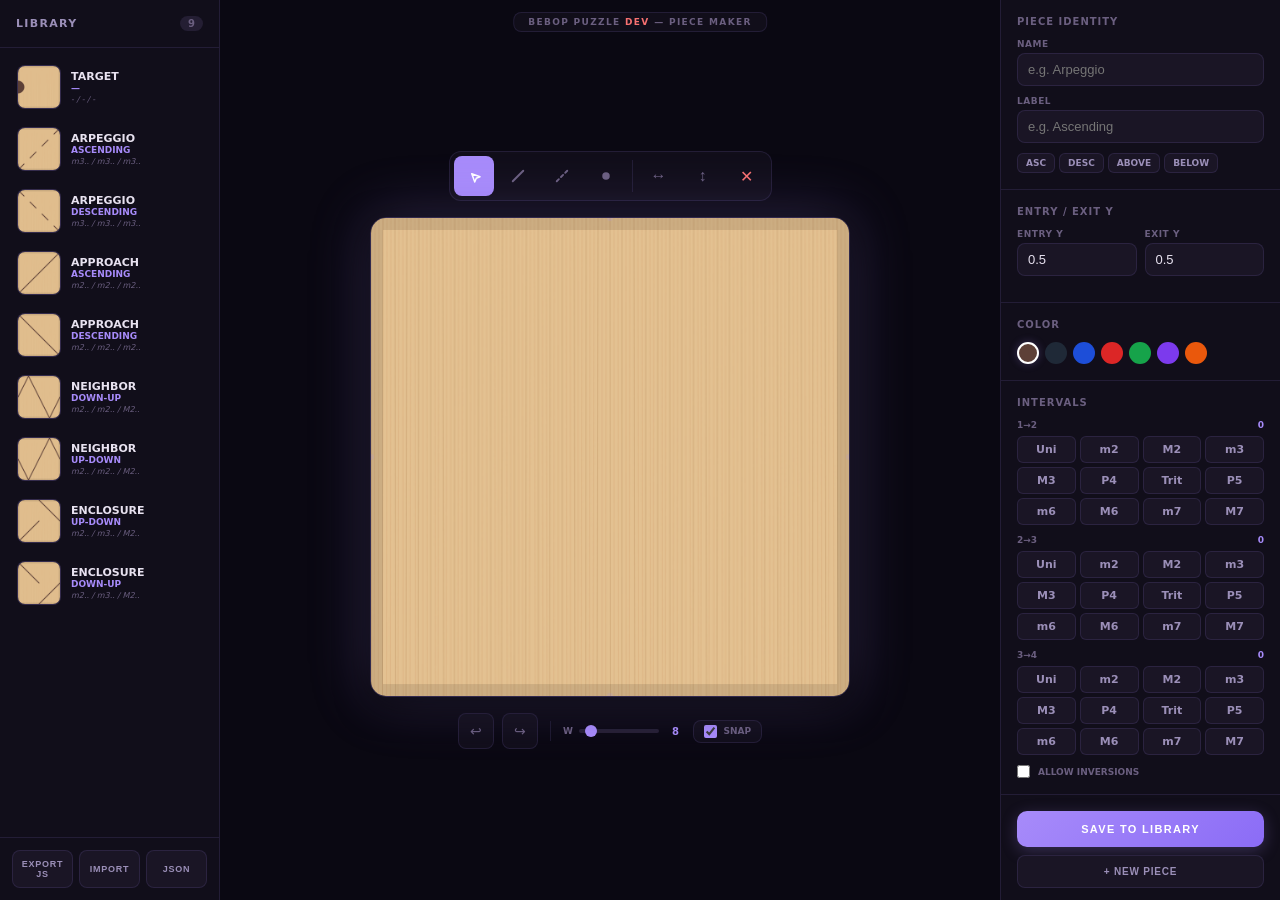
==== commit 10352f77: "Update to v1.35: audit fixes, UX improvements, craft table overhaul Audio: fix echo on celebration, " ====
--- a/maker.html
+++ b/maker.html
@@ -496,8 +496,8 @@
             <div class="label-pills">
                 <span class="label-pill" onclick="setLabel('Ascending')">Asc</span>
                 <span class="label-pill" onclick="setLabel('Descending')">Desc</span>
-                <span class="label-pill" onclick="setLabel('From Above')">Above</span>
-                <span class="label-pill" onclick="setLabel('From Below')">Below</span>
+                <span class="label-pill" onclick="setLabel('Down-Up')">Above</span>
+                <span class="label-pill" onclick="setLabel('Up-Down')">Below</span>
             </div>
         </div>
 
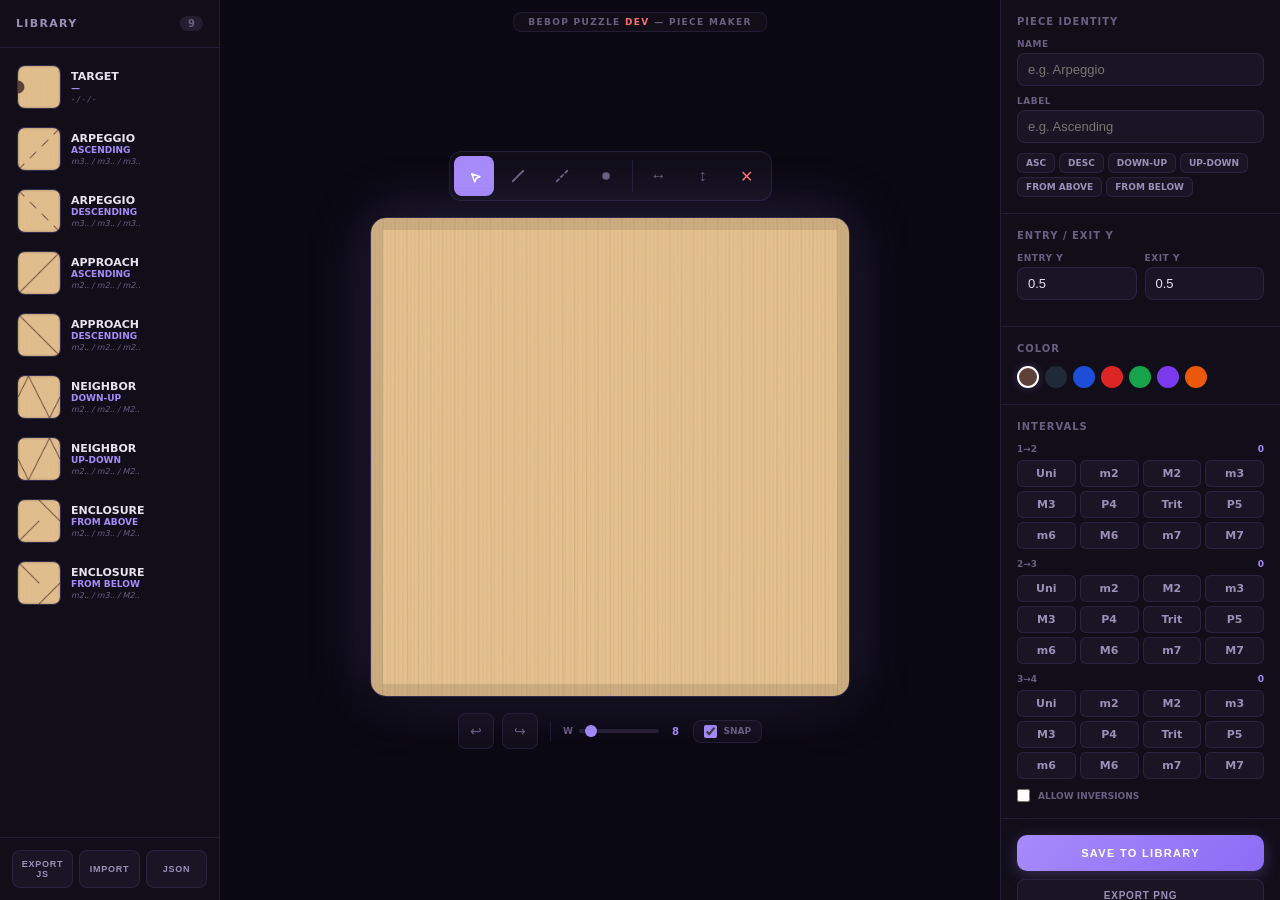
==== commit 02dddfad: "v1.40: gamification overhaul, 17 bug fixes, UI/UX sizing improvements Gamification: - Star rating ba" ====
--- a/maker.html
+++ b/maker.html
@@ -496,8 +496,10 @@
             <div class="label-pills">
                 <span class="label-pill" onclick="setLabel('Ascending')">Asc</span>
                 <span class="label-pill" onclick="setLabel('Descending')">Desc</span>
-                <span class="label-pill" onclick="setLabel('Down-Up')">Above</span>
-                <span class="label-pill" onclick="setLabel('Up-Down')">Below</span>
+                <span class="label-pill" onclick="setLabel('Down-Up')">Down-Up</span>
+                <span class="label-pill" onclick="setLabel('Up-Down')">Up-Down</span>
+                <span class="label-pill" onclick="setLabel('From Above')">From Above</span>
+                <span class="label-pill" onclick="setLabel('From Below')">From Below</span>
             </div>
         </div>
 
@@ -542,6 +544,7 @@
 
         <div class="save-section">
             <button class="btn-save" onclick="saveToLibrary()">Save to Library</button>
+            <button class="btn-new" onclick="exportPiecePNG()">Export PNG</button>
             <button class="btn-new" onclick="newCanvas()">+ New Piece</button>
         </div>
     </div>
@@ -1082,8 +1085,10 @@
     if (!S.elements.length) { toast('Nothing to save'); return; }
     const name = document.getElementById('piece-name').value.trim() || 'Untitled';
     const label = document.getElementById('piece-label').value.trim() || '';
-    const entryY = parseFloat(document.getElementById('piece-entryY').value) || 0.5;
-    const exitY = parseFloat(document.getElementById('piece-exitY').value) || 0.5;
+    const entryYRaw = parseFloat(document.getElementById('piece-entryY').value);
+    const entryY = isNaN(entryYRaw) ? 0.5 : entryYRaw;
+    const exitYRaw = parseFloat(document.getElementById('piece-exitY').value);
+    const exitY = isNaN(exitYRaw) ? 0.5 : exitYRaw;
     const allowInv = document.getElementById('allow-inversions').checked;
 
     // Check duplicate
@@ -1159,8 +1164,8 @@
 
 function exportLibraryJSON() {
     const data = { version: 1, exportDate: new Date().toISOString(), library: S.library };
-    downloadBlob(JSON.stringify(data,null,2), 'bebop-library.json', 'application/json');
-    toast('Exported JSON');
+    downloadBlob(JSON.stringify(data,null,2), 'default-library.json', 'application/json');
+    toast('Exported default-library.json');
 }
 
 function importLibraryJSON() {
@@ -1177,15 +1182,73 @@
                 if (jsonStart > 0) text = text.substring(jsonStart).replace(/;\s*$/, '');
                 const data = JSON.parse(text);
                 if (data.library && Array.isArray(data.library)) {
-                    S.library = [...S.library, ...data.library];
+                    // Deduplicate by name+label, imported pieces overwrite existing
+                    const existingKeys = new Set(S.library.map(p => p.name + '|' + p.label));
+                    const newPieces = data.library.filter(p => !existingKeys.has(p.name + '|' + p.label));
+                    const updated = data.library.filter(p => existingKeys.has(p.name + '|' + p.label));
+                    // Replace existing matches
+                    updated.forEach(imp => {
+                        const idx = S.library.findIndex(p => p.name === imp.name && p.label === imp.label);
+                        if (idx !== -1) S.library[idx] = imp;
+                    });
+                    S.library = [...S.library, ...newPieces];
                     renderLibrary();
-                    toast(`Imported ${data.library.length} pieces`);
+                    toast(`Imported ${data.library.length} pieces (${newPieces.length} new, ${updated.length} updated)`);
                 }
             } catch(err) { toast('Import failed: invalid file'); }
         };
         reader.readAsText(file);
     };
     input.click();
+}
+
+function exportPiecePNG() {
+    if (!S.elements.length) { toast('Nothing to export'); return; }
+    const size = S.canvasSize;
+    const offscreen = document.createElement('canvas');
+    offscreen.width = size; offscreen.height = size;
+    const octx = offscreen.getContext('2d');
+
+    // Wood grain
+    if (!woodGrain) woodGrain = createWoodGrain();
+    octx.drawImage(woodGrain, 0, 0);
+
+    // Border
+    octx.strokeStyle = 'rgba(0,0,0,0.1)'; octx.lineWidth = 12;
+    octx.strokeRect(6, 6, size - 12, size - 12);
+
+    // Elements (no selection glow)
+    S.elements.forEach(el => {
+        octx.save(); octx.lineCap = 'round'; octx.lineJoin = 'round';
+        const c = el.color || '#5d4037';
+        octx.strokeStyle = c; octx.fillStyle = c; octx.lineWidth = el.width;
+        const x1 = el.p1.x * size, y1 = el.p1.y * size;
+        const x2 = el.p2?.x * size, y2 = el.p2?.y * size;
+        if (el.type === 'line') {
+            octx.beginPath(); octx.moveTo(x1, y1); octx.lineTo(x2, y2); octx.stroke();
+        } else if (el.type === 'dotted') {
+            const len = Math.hypot(x2 - x1, y2 - y1);
+            if (len > 0) {
+                const u = len / (2 * el.segments - 1);
+                octx.setLineDash([u, u]);
+                octx.beginPath(); octx.moveTo(x1, y1); octx.lineTo(x2, y2); octx.stroke();
+                octx.setLineDash([]);
+            }
+        } else if (el.type === 'dot') {
+            octx.beginPath(); octx.arc(x1, y1, el.width / 2, 0, Math.PI * 2); octx.fill();
+        }
+        octx.restore();
+    });
+
+    const name = document.getElementById('piece-name').value.trim() || 'piece';
+    offscreen.toBlob(blob => {
+        const link = document.createElement('a');
+        link.download = `${name}.png`;
+        link.href = URL.createObjectURL(blob);
+        link.click();
+        URL.revokeObjectURL(link.href);
+    }, 'image/png');
+    toast('Exported PNG');
 }
 
 function downloadBlob(content, filename, type) {
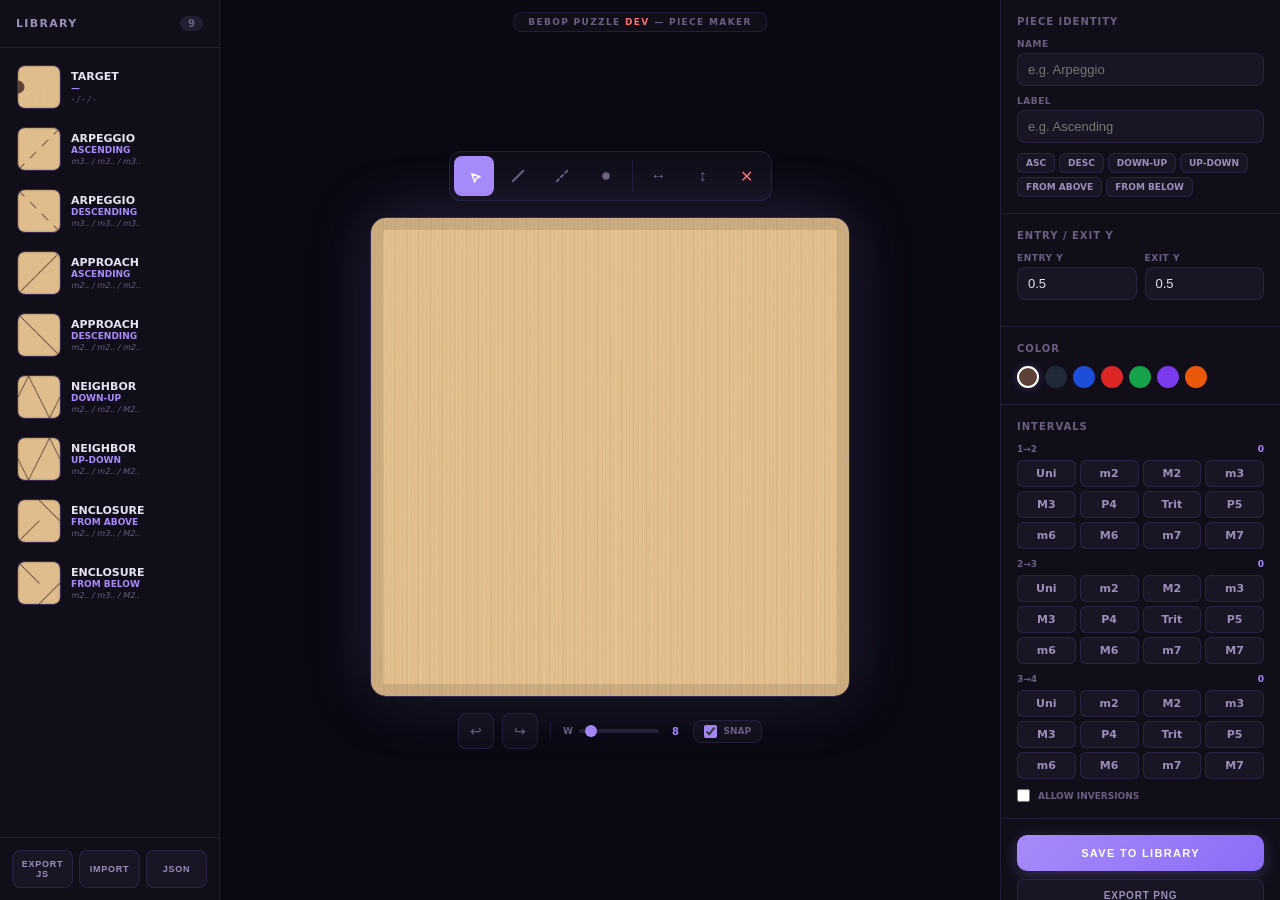
==== commit 4e49c0ac: "Polish game transitions and tooltip UX" ====
--- a/maker.html
+++ b/maker.html
@@ -586,6 +586,15 @@
 
 let canvas, ctx, container, handlesLayer, snapLayer, marqueeEl;
 let woodGrain = null;
+let drawRaf = 0;
+
+function requestDraw() {
+    if (drawRaf) return;
+    drawRaf = requestAnimationFrame(() => {
+        drawRaf = 0;
+        draw();
+    });
+}
 
 // ============================================================
 // INIT
@@ -721,7 +730,7 @@
         const el = S.elements[S.selectedIndices[0]];
         const s = snap({x,y}, S.selectedIndices[0]);
         if (el.type==='dot') el.p1 = s; else el.p2 = s;
-        draw();
+        requestDraw();
     } else if (S.isMarquee) {
         const cx = e.clientX, cy = e.clientY;
         const l = Math.min(S.marqueeStart.x, cx), t = Math.min(S.marqueeStart.y, cy);
@@ -946,7 +955,7 @@
             const s = snap({x,y}, S.selectedIndices[0]);
             pt.x=s.x; pt.y=s.y;
             h.style.left=`${pt.x*100}%`; h.style.top=`${pt.y*100}%`;
-            draw();
+            requestDraw();
         };
         const onUp = () => {
             h.classList.remove('active'); S.snapLines={x:null,y:null};
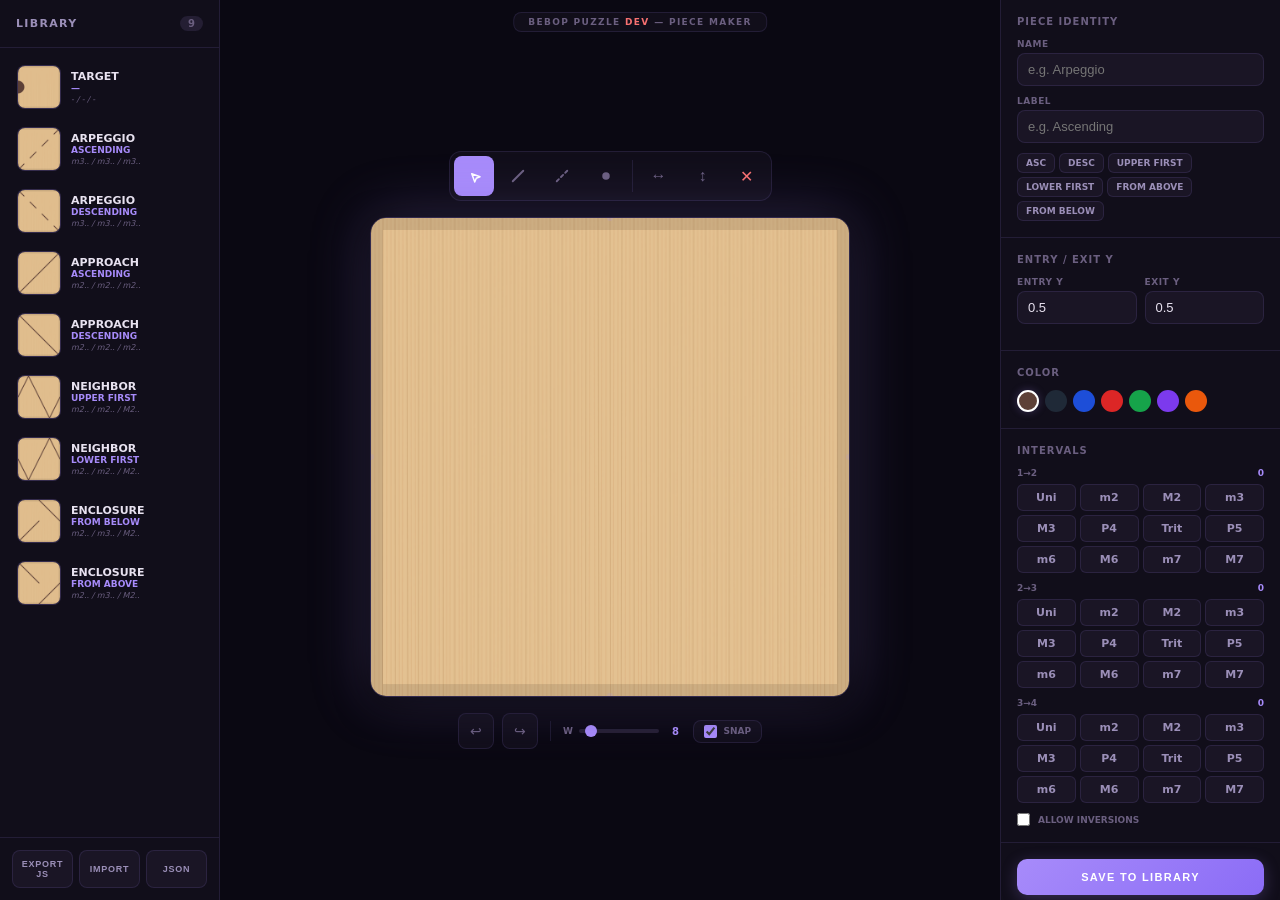
==== commit 098663fa: "Fix teaching copy that contradicted the sound (Phase B) - Neighbor variants renamed Upper First / Lo" ====
--- a/maker.html
+++ b/maker.html
@@ -496,8 +496,8 @@
             <div class="label-pills">
                 <span class="label-pill" onclick="setLabel('Ascending')">Asc</span>
                 <span class="label-pill" onclick="setLabel('Descending')">Desc</span>
-                <span class="label-pill" onclick="setLabel('Down-Up')">Down-Up</span>
-                <span class="label-pill" onclick="setLabel('Up-Down')">Up-Down</span>
+                <span class="label-pill" onclick="setLabel('Upper First')">Upper First</span>
+                <span class="label-pill" onclick="setLabel('Lower First')">Lower First</span>
                 <span class="label-pill" onclick="setLabel('From Above')">From Above</span>
                 <span class="label-pill" onclick="setLabel('From Below')">From Below</span>
             </div>
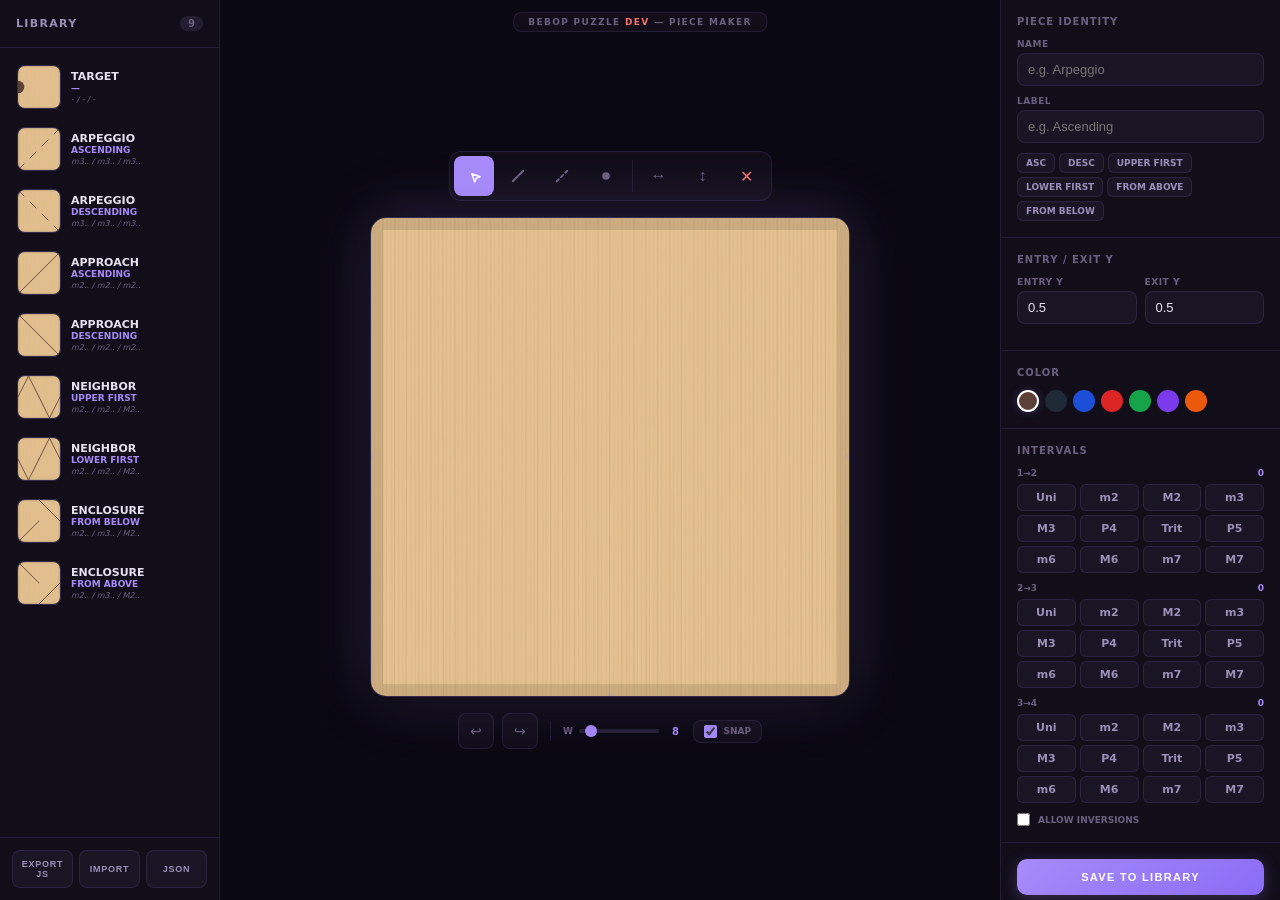
==== commit facb8676: "Cut load size: SVG piece art, drop duplicate library, self-host samples (Phase C) - Piece thumbnails" ====
--- a/maker.html
+++ b/maker.html
@@ -552,7 +552,8 @@
 
 <div class="toast" id="toast"></div>
 
-<script src="library-data.js"></script>
+<script src="library-data.js?v=1.7"></script>
+<script src="piece-art.js?v=1.7"></script>
 <script>
 // ============================================================
 // STATE
@@ -634,6 +635,8 @@
     if (typeof DEFAULT_LIBRARY_DATA !== 'undefined' && DEFAULT_LIBRARY_DATA.library) {
         S.library = JSON.parse(JSON.stringify(DEFAULT_LIBRARY_DATA.library));
     }
+    // Thumbnails are not stored in the library any more; draw them from the shapes.
+    applyPieceArt(S.library);
 
     createSnapMarkers();
     resize();
@@ -1124,8 +1127,8 @@
             int3: Array.from(S.intervals.int3),
         },
         elements: JSON.parse(JSON.stringify(S.elements)),
-        thumbnail: canvas.toDataURL('image/png', 0.5),
     };
+    piece.thumbnail = pieceThumbnail(piece);
 
     S.selectedIndices = oldSel; updateUI(); draw();
 
@@ -1163,18 +1166,23 @@
 // ============================================================
 // EXPORT / IMPORT
 // ============================================================
+// Thumbnails are generated at load time (piece-art.js), so exports carry shapes only.
+function exportableLibrary() {
+    return S.library.map(p => { const { thumbnail, ...rest } = p; return rest; });
+}
+
 function exportLibraryJS() {
     // Export as library-data.js format
-    const data = { version: 1, exportDate: new Date().toISOString(), library: S.library };
+    const data = { version: 1, exportDate: new Date().toISOString(), library: exportableLibrary() };
     const js = `const DEFAULT_LIBRARY_DATA = ${JSON.stringify(data, null, 2)};\n`;
     downloadBlob(js, 'library-data.js', 'application/javascript');
     toast('Exported library-data.js');
 }
 
 function exportLibraryJSON() {
-    const data = { version: 1, exportDate: new Date().toISOString(), library: S.library };
-    downloadBlob(JSON.stringify(data,null,2), 'default-library.json', 'application/json');
-    toast('Exported default-library.json');
+    const data = { version: 1, exportDate: new Date().toISOString(), library: exportableLibrary() };
+    downloadBlob(JSON.stringify(data,null,2), 'piece-library.json', 'application/json');
+    toast('Exported piece-library.json');
 }
 
 function importLibraryJSON() {
@@ -1201,6 +1209,7 @@
                         if (idx !== -1) S.library[idx] = imp;
                     });
                     S.library = [...S.library, ...newPieces];
+                    applyPieceArt(S.library);
                     renderLibrary();
                     toast(`Imported ${data.library.length} pieces (${newPieces.length} new, ${updated.length} updated)`);
                 }
